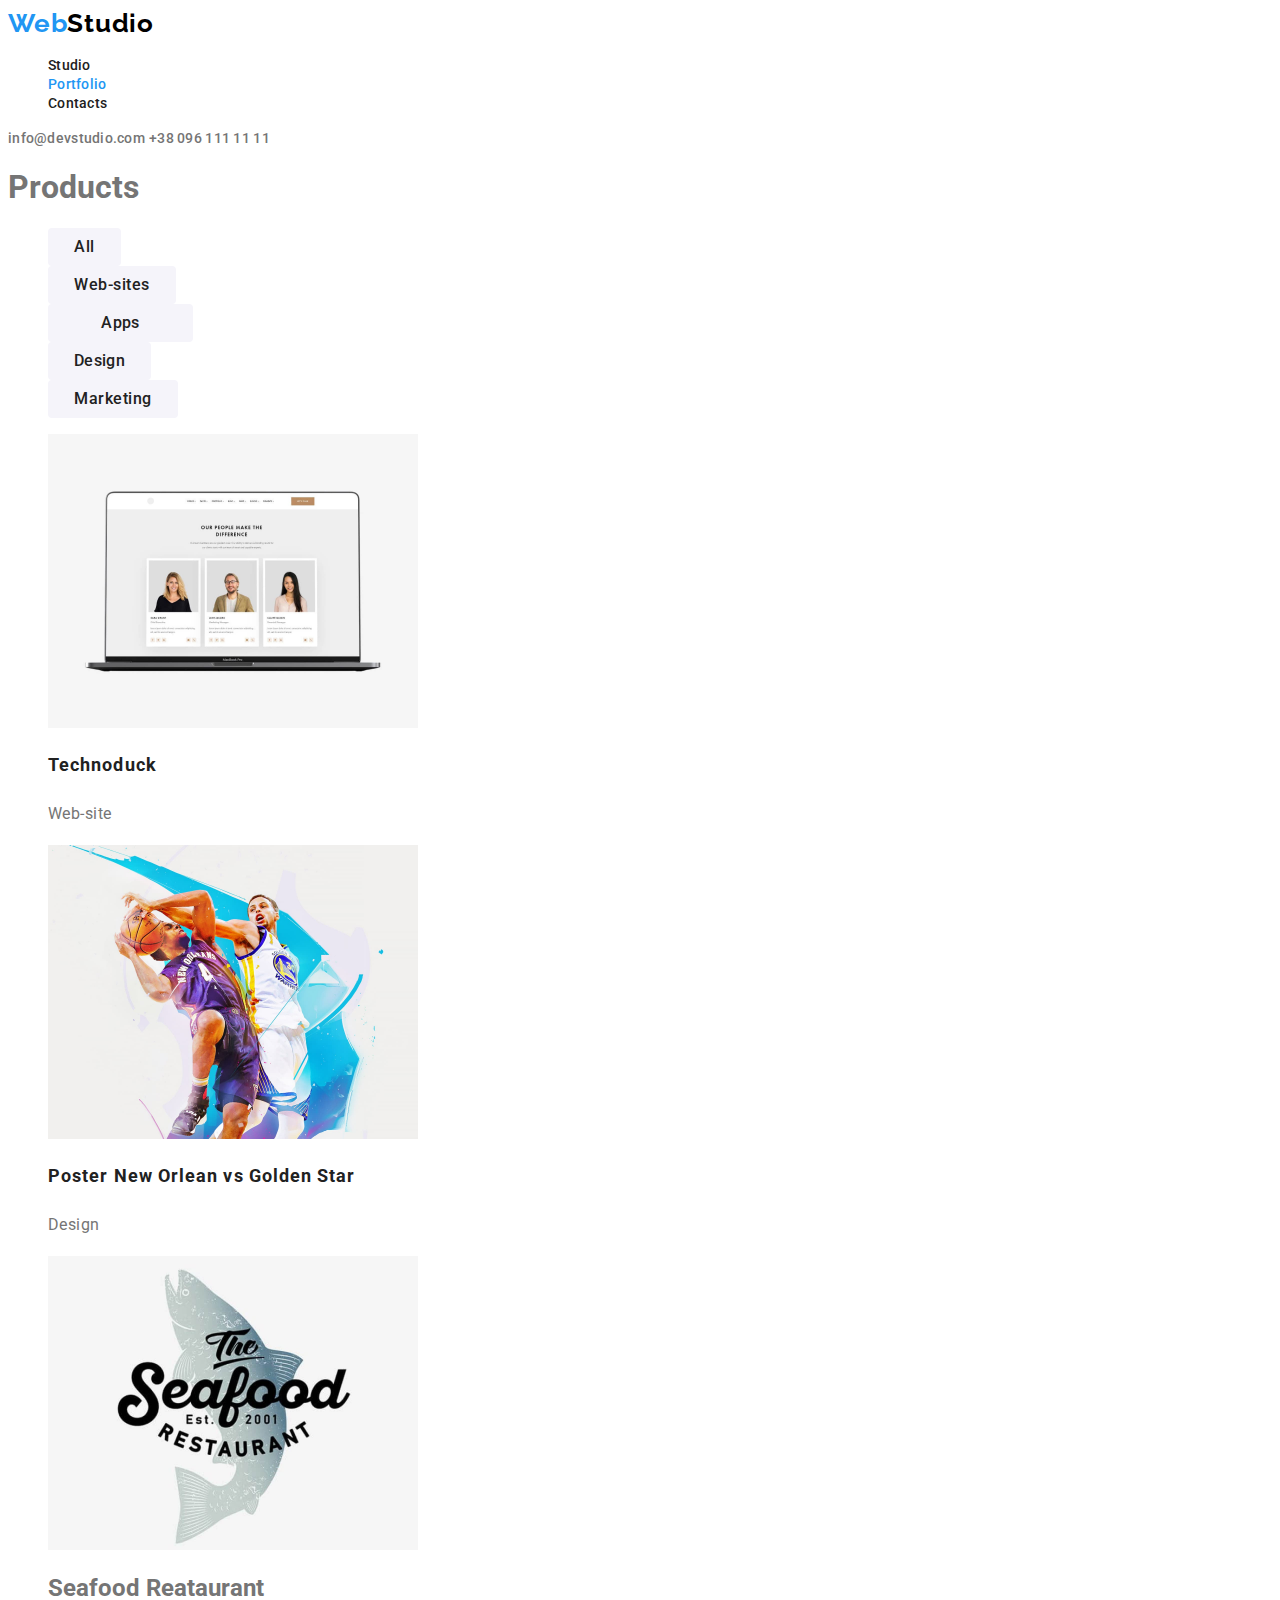
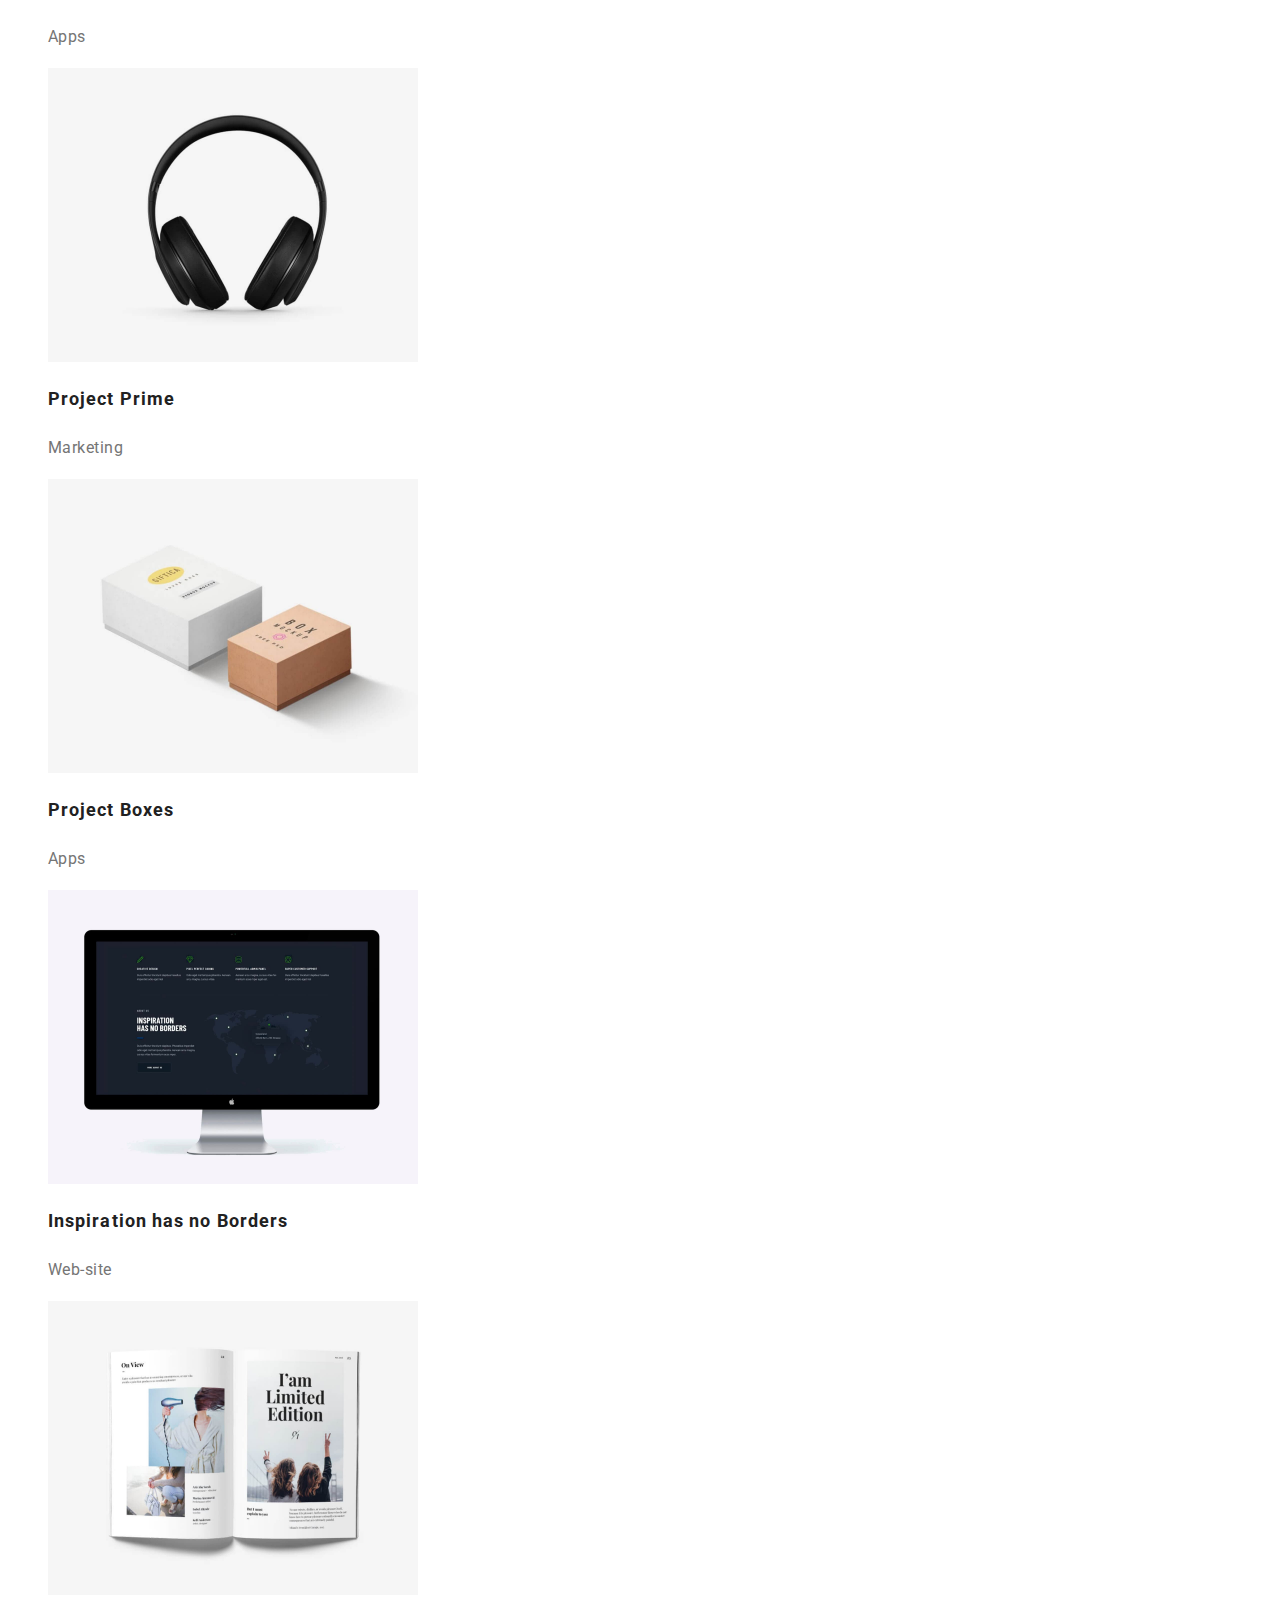
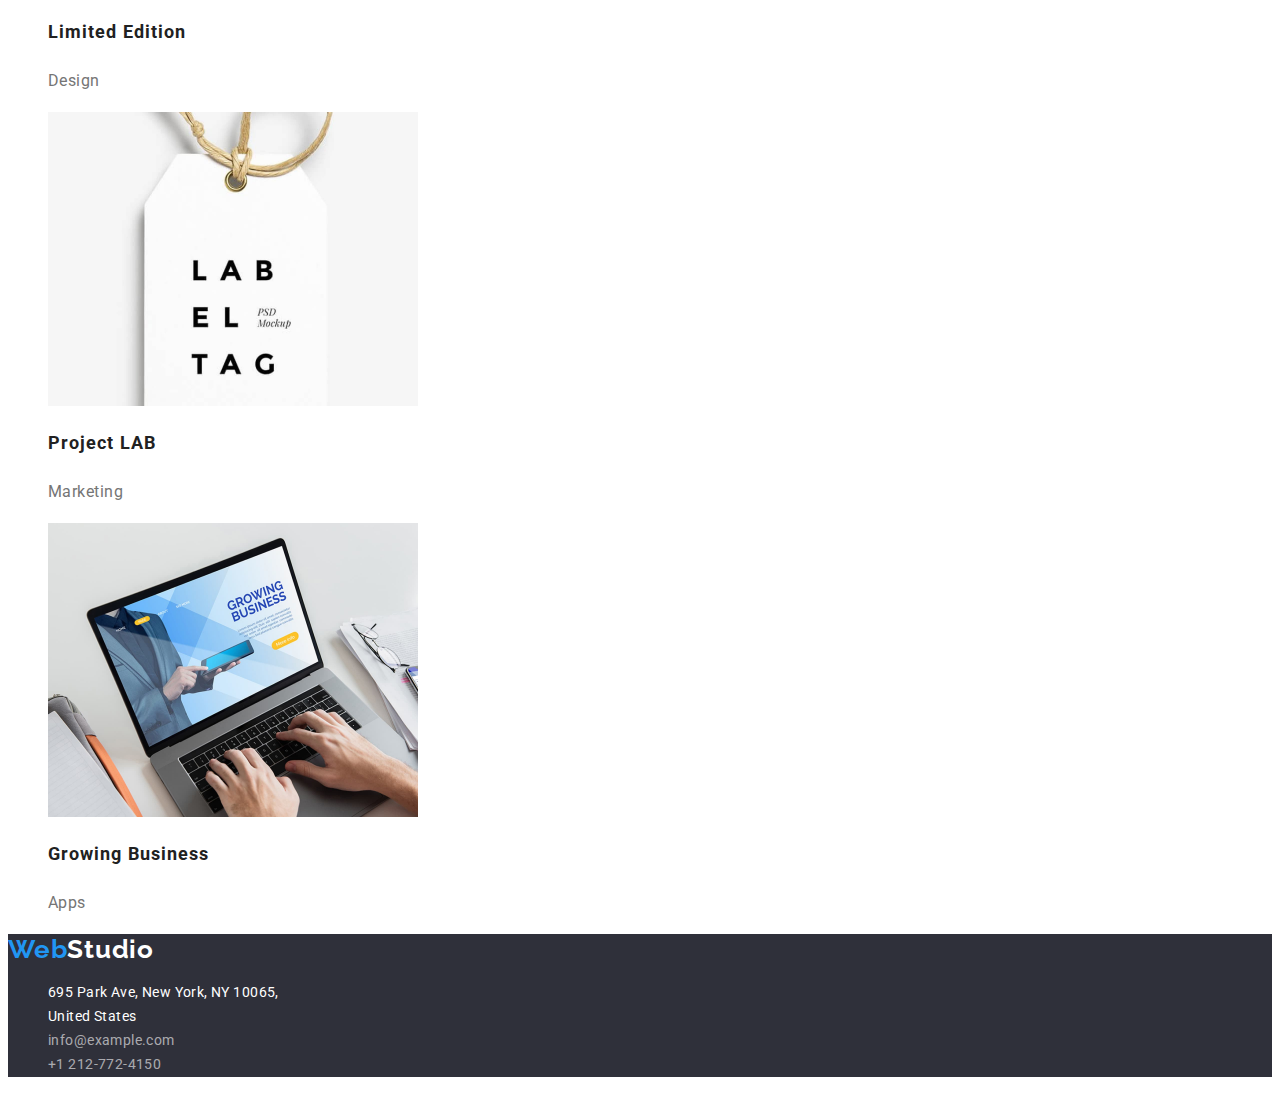
==== portfolio.html @ 669754b2 "were created files for this project" ====
<!DOCTYPE html>
<html lang="en">
  <head>
    <meta charset="UTF-8" />
    <meta http-equiv="X-UA-Compatible" content="IE=edge" />
    <meta name="viewport" content="width=device-width, initial-scale=1.0" />
    <title>Portfolio</title>
    <link
      href="https://fonts.googleapis.com/css2?family=Raleway:wght@700&family=Roboto:wght@400;500;700;900&display=swap"
      rel="stylesheet"
    />
    <link rel="stylesheet" href="./css/styles.css" />
  </head>
  <body>
    <header>
      <nav class="nav-bar">
        <a href="./index.html" class="logo link">Web<span class="studio-top">Studio</span></a>
        <ul class="nav-pages list">
          <li><a href="./index.html" class="link">Studio</a></li>
          <li><a href="" class="link current">Portfolio</a></li>
          <li><a href="" class="link">Contacts</a></li>
        </ul>
      </nav>
      <div class="contacts">
        <a href="mailto:info@devstudio.com" class="link">info@devstudio.com</a>
        <a href="tel:+380961111111" class="link">+38 096 111 11 11</a>
      </div>
    </header>
    <main>
      <section>
        <h1>Products</h1>
        <ul class="btn-line list">
          <li><button type="button" class="btn-all list">All</button></li>
          <li><button type="button" class="btn-web list">Web-sites</button></li>
          <li><button type="button" class="btn-apps list">Apps</button></li>
          <li><button type="button" class="btn-design list">Design</button></li>
          <li><button type="button" class="btn-mark list">Marketing</button></li>
        </ul>
        <ul class="prod-grid list">
          <li>
            <img src="./images/tech.jpg" alt="Technoduck" width="370" height="294" />
            <h2 class="prod-name">Technoduck</h2>
            <p class="prod-description">Web-site</p>
          </li>
          <li>
            <img
              src="./images/post.jpg"
              alt="Poster New Orlean vs Golden Star"
              width="370"
              height="294"
            />
            <h2 class="prod-name">Poster New Orlean vs Golden Star</h2>
            <p class="prod-description">Design</p>
          </li>
          <li>
            <img src="./images/sr.jpg" alt="Seafood Reataurant" width="370" height="294" />
            <h2>Seafood Reataurant</h2>
            <p class="prod-description">Apps</p>
          </li>
          <li>
            <img src="./images/prime.jpg" alt="Project Prime" width="370" height="294" />
            <h2 class="prod-name">Project Prime</h2>
            <p class="prod-description">Marketing</p>
          </li>
          <li>
            <img src="./images/boxes.jpg" alt="Project Boxes" width="370" height="294" />
            <h2 class="prod-name">Project Boxes</h2>
            <p class="prod-description">Apps</p>
          </li>
          <li>
            <img
              src="./images/bord.jpg"
              alt="Inspiration has no Borders"
              width="370"
              height="294"
            />
            <h2 class="prod-name">Inspiration has no Borders</h2>
            <p class="prod-description">Web-site</p>
          </li>
          <li>
            <img src="./images/lim.jpg" alt="Limited Edition" width="370" height="294" />
            <h2 class="prod-name">Limited Edition</h2>
            <p class="prod-description">Design</p>
          </li>
          <li>
            <img src="./images/lab.jpg" alt="Project LAB" width="370" height="294" />
            <h2 class="prod-name">Project LAB</h2>
            <p class="prod-description">Marketing</p>
          </li>
          <li>
            <img src="./images/bus.jpg" alt="Growing Business" width="370" height="294" />
            <h2 class="prod-name">Growing Business</h2>
            <p class="prod-description">Apps</p>
          </li>
        </ul>
      </section>
    </main>
    <footer class="theme">
      <a href="./index.html" class="logo link">Web<span class="studio-bottom">Studio</span></a>
      <address>
        <ul class="info list">
          <li>
            <a
              href="https://goo.gl/maps/yEtKt7MqqouqLtDF9"
              class="add link"
              target="_blank"
              rel="noopener noreferrer"
              >695 Park Ave, New York, NY 10065, <br />
              United States
            </a>
          </li>
          <li><a href="mailto:info@example.com" class="link">info@example.com</a></li>
          <li><a href="tel:+1212-772-4150" class="link">+1 212-772-4150</a></li>
        </ul>
      </address>
    </footer>
  </body>
</html>
---- css/styles.css ----
:root {
  --primary-background-color: #FFFFFF;
  --secondary-background-color: #2F303A;
  --primary-text-color: #757575;
  --title-text-color: #212121;
  --accent-color: #2196F3;
  --logo-color: #000000;
  --button-color:#F5F4FA;
  --footer-comments-color: rgba(255, 255, 255, 0.6);
}




/* general */

body {
  background-color: var(--primary-background-color);
  font-family: Roboto, sans-serif;
  color: var(--primary-text-color);
}

.link {
  text-decoration: none;
}

.list {
  list-style: none;
}




/* header */

.logo {
  font-family: Raleway, Arial;
  color: var(--accent-color);
  font-weight: 700;
  font-size: 26px;
  line-height: 1.19;  
  letter-spacing: 0.03em;
}

.studio-top {
  color: var(--logo-color);
}

.studio-bottom {
  color: var(--primary-background-color);
}

.nav-pages .link{
  color: var(--title-text-color);
  font-weight: 500;
  font-size: 14px;
  line-height: 1.14;
  letter-spacing: 0.02em;
}

.nav-pages .link:hover,
.nav-pages .link:focus {
  color: var(--accent-color);
}

.nav-pages .current {
  color: var(--accent-color);
}

.contacts .link{
  color: inherit;
  font-weight: 500;
  font-size: 14px;
  line-height: 1.14;
  letter-spacing: 0.02em;
}

.contacts .link:hover,
.contacts .link:focus {
  color: var(--accent-color);
}




/* main */

.solutions {
  background-color: var(--secondary-background-color);
  text-align: center;
}

.solutions-title {
  color: var(--primary-background-color);
  font-style: normal;
  font-weight: 900;
  font-size: 44px;
  line-height: 1.36;
  text-align: center;
  letter-spacing: 0.06em;
  
}

.btn-service {
  background: var(--button-color);
  color: var(--title-text-color);
  border-radius: 4px;
  cursor: pointer;
  width: 200px;
  height: 50px;
  border: 0;

  font-weight: 700;
  font-size: 16px;
  line-height: 1.88;
  text-align: center;
  letter-spacing: 0.06em;
}

.btn-service:hover,
.btn-service:focus {
  background: var(--accent-color);
  color: var(--primary-background-color);
  box-shadow: 0px 4px 4px rgba(0, 0, 0, 0.15);
}

.heading-style {
  color: var(--title-text-color);
  font-weight: 700;
  font-size: 36px;
  line-height: 1.51;
  text-align: center;
  letter-spacing: 0.03em;
}

.items-title {
  color: var(--title-text-color);
  font-weight: 700;
  font-size: 14px;
  line-height: 1.14;
  letter-spacing: 0.03em;
}

.items-description {
  font-size: 14px;
  line-height: 1.71;
  letter-spacing: 0.03em;
}

.person-name {
  color: var(--title-text-color);
  font-weight: 500;
  font-size: 16px;
  line-height: 1.19;
  letter-spacing: 0.03em;
  text-align: center;
}

.person-prof {
  font-size: 16px;
  line-height: 1.19;
  text-align: center;
  letter-spacing: 0.03em;
}





/* Portfolio main */

.btn-line .list{
  background: var(--button-color);
  color: var(--title-text-color);
  cursor: pointer;
  border-radius: 4px;
  border: 0;
  height: 38px;

  font-family: inherit;
  font-weight: 500;
  font-size: 16px;
  line-height: 1.63;
  text-align: center;
  letter-spacing: 0.03em;
}

.btn-line .list:hover,
.btn-line .list:focus {
  background: var(--accent-color);
  color: var(--primary-background-color);
  box-shadow: 0px 3px 1px rgba(0, 0, 0, 0.1), 0px 1px 2px rgba(0, 0, 0, 0.08), 0px 2px 2px rgba(0, 0, 0, 0.12);
}

.btn-all {width: 73px;}

.btn-web {width: 128px;}

.btn-apps {width: 145px;}

.btn-design {width: 103px;}

.btn-mark {width: 130px;}


.prod-name {
  color: var(--title-text-color);
  font-style: normal;
  font-weight: 700;
  font-size: 18px;
  line-height: 2;
  letter-spacing: 0.06em;
}

.prod-description {
  font-size: 16px;
  line-height: 1.88;
  letter-spacing: 0.03em;
}




/* footer */

.theme {
  background-color: var(--secondary-background-color);
}


.info .link{
  font-style: normal;
  font-size: 14px;
  line-height: 1.71;
  letter-spacing: 0.03em;
  color: var(--footer-comments-color);
}

.info .link:hover,
.info .link:focus {
  color: var(--accent-color);
}

.add.link {
  color: var(--primary-background-color);
}


/* 
Raleway weight    700
Roboto weight 400 500  700 900

color

main  color: #FFFFFF;

logo & hover, buttons       color: #2196F3; 

nav (original) &heading titles      color: #212121;

header contacts & parag & description   color: #757575;

footer contacts color: rgba(255, 255, 255, 0.6);

*/
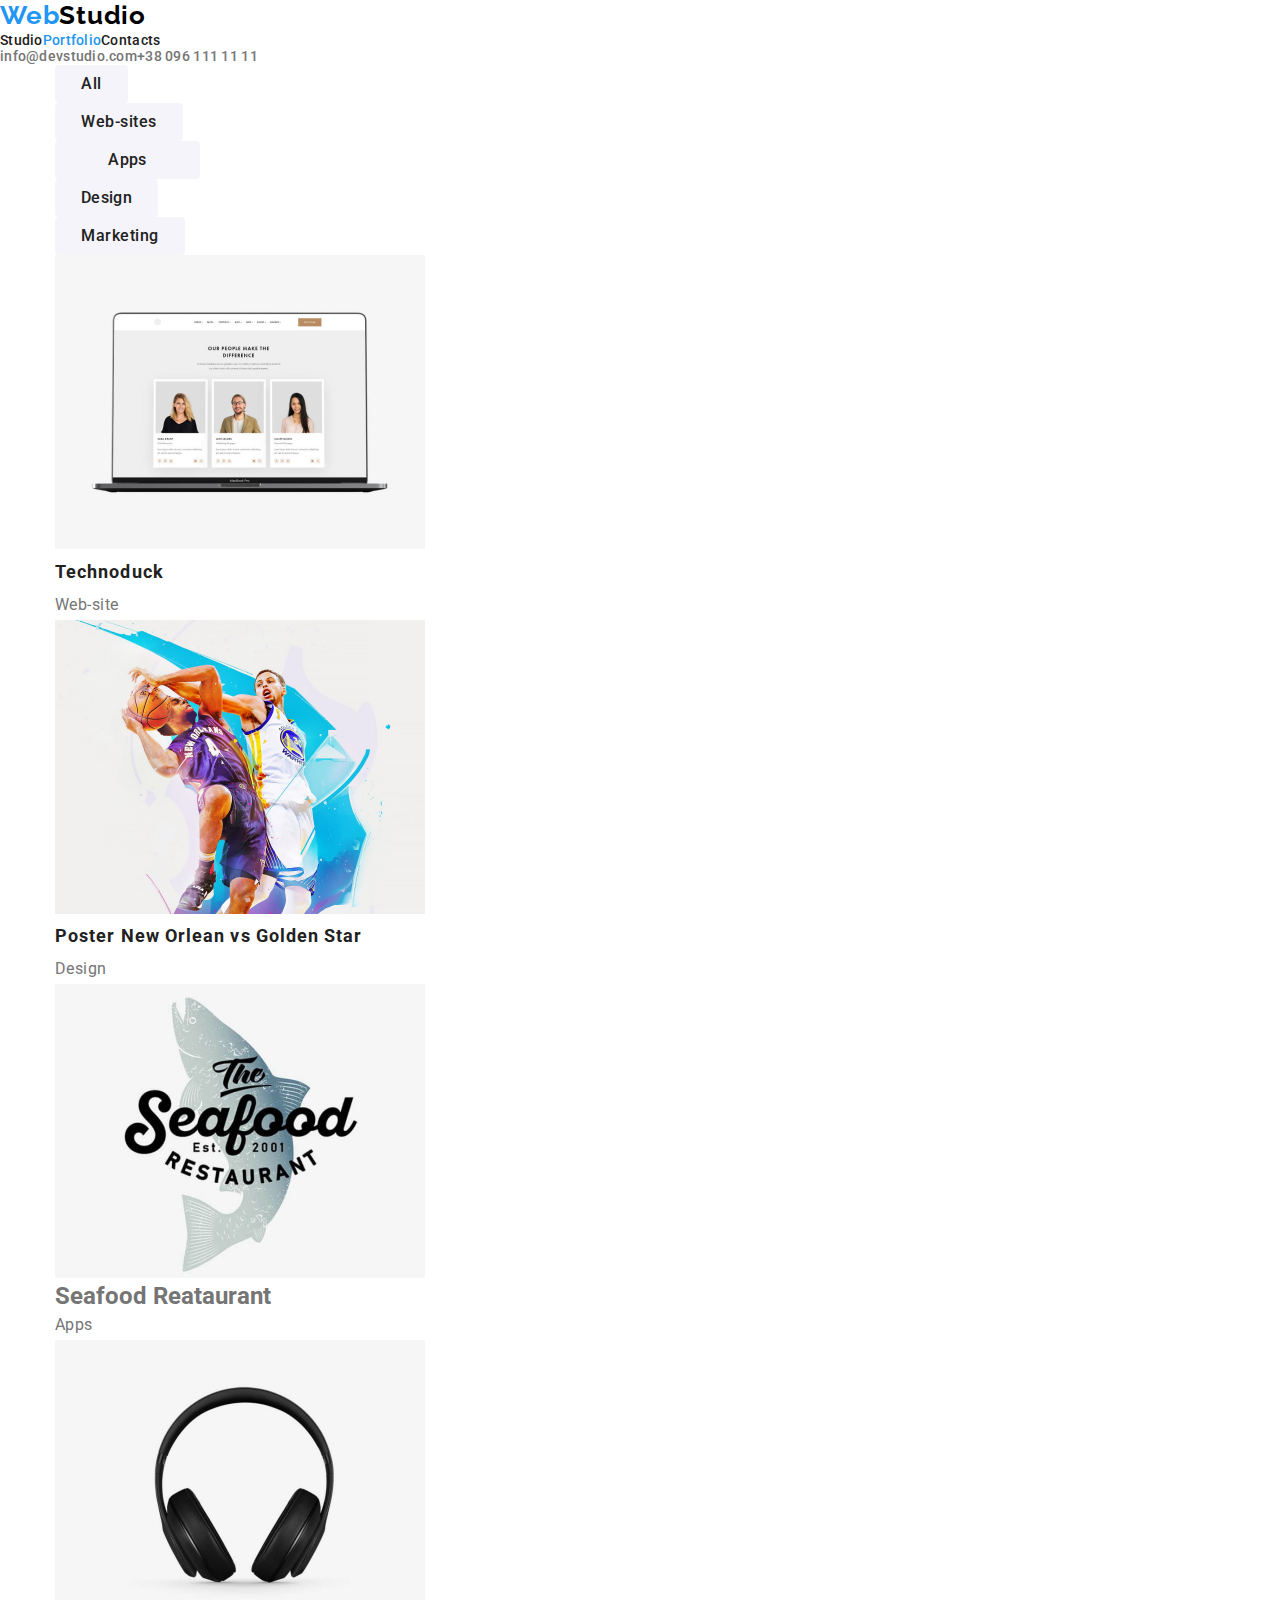
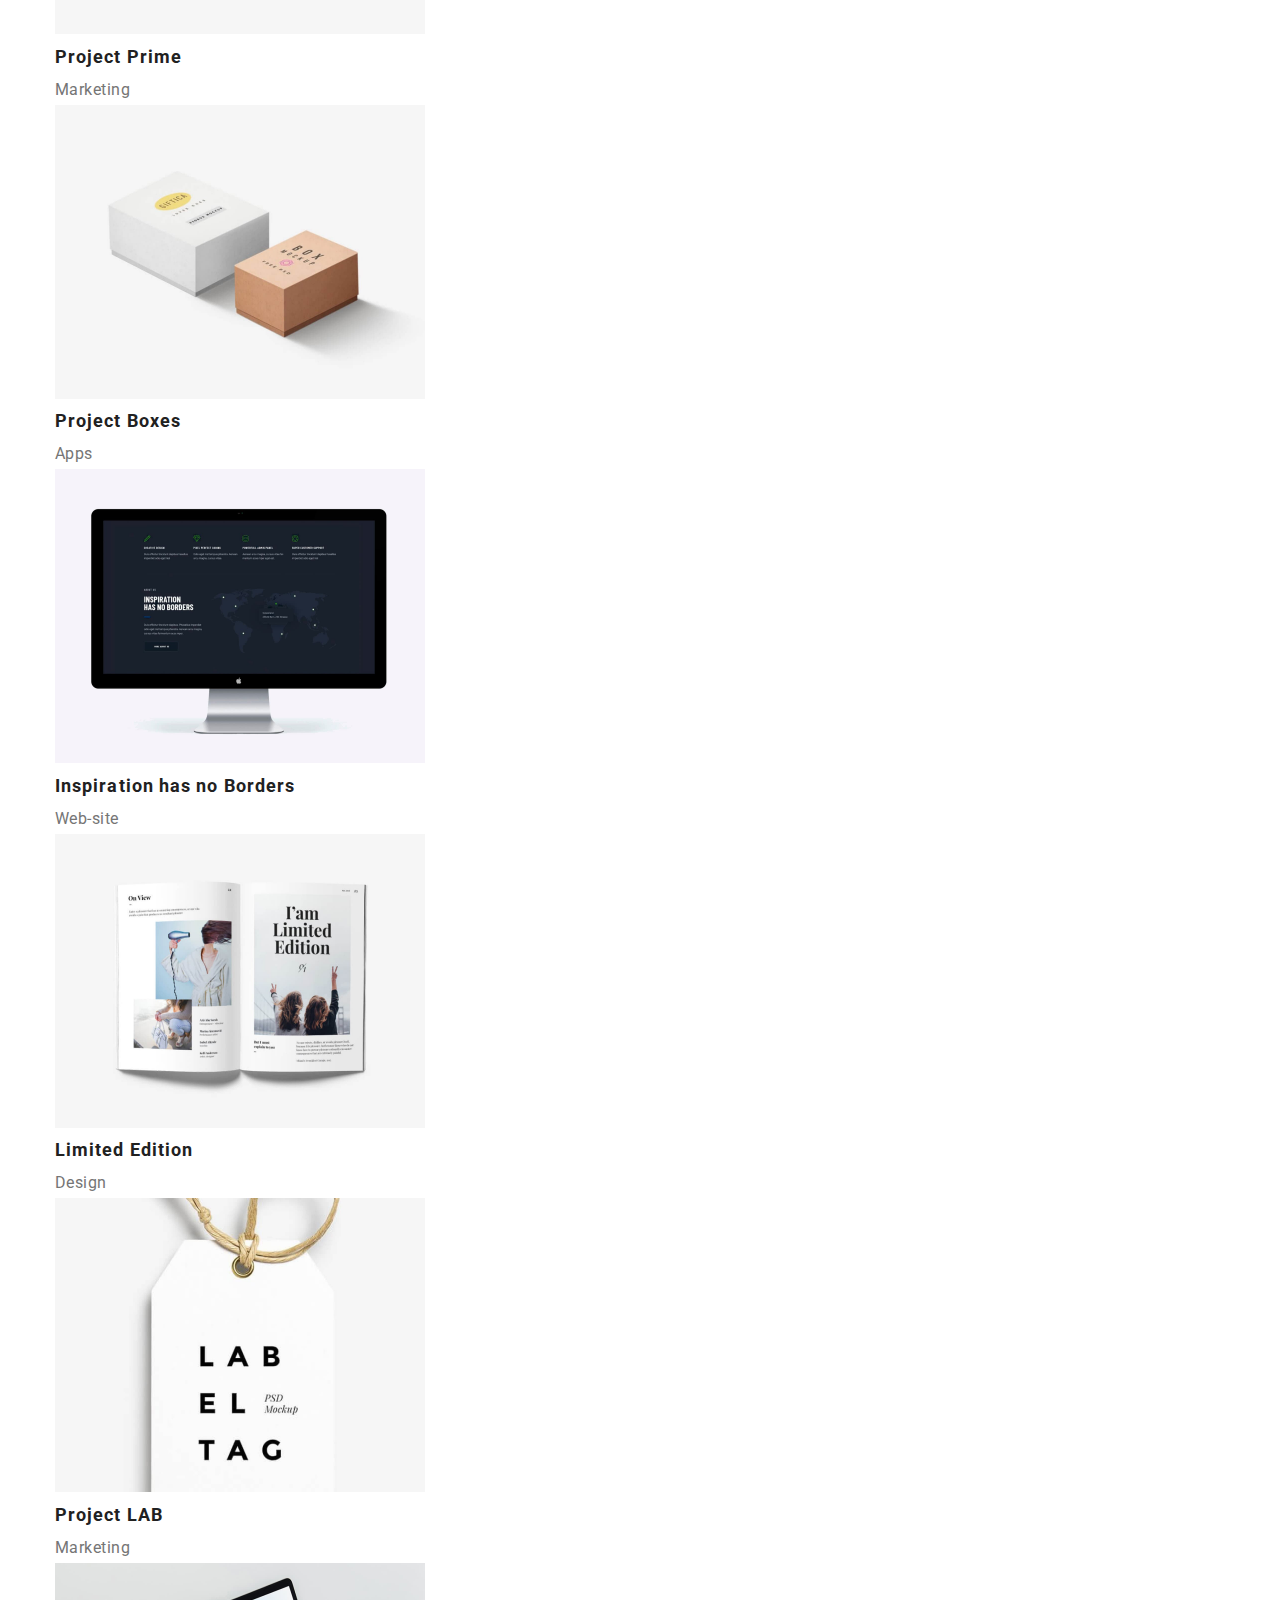
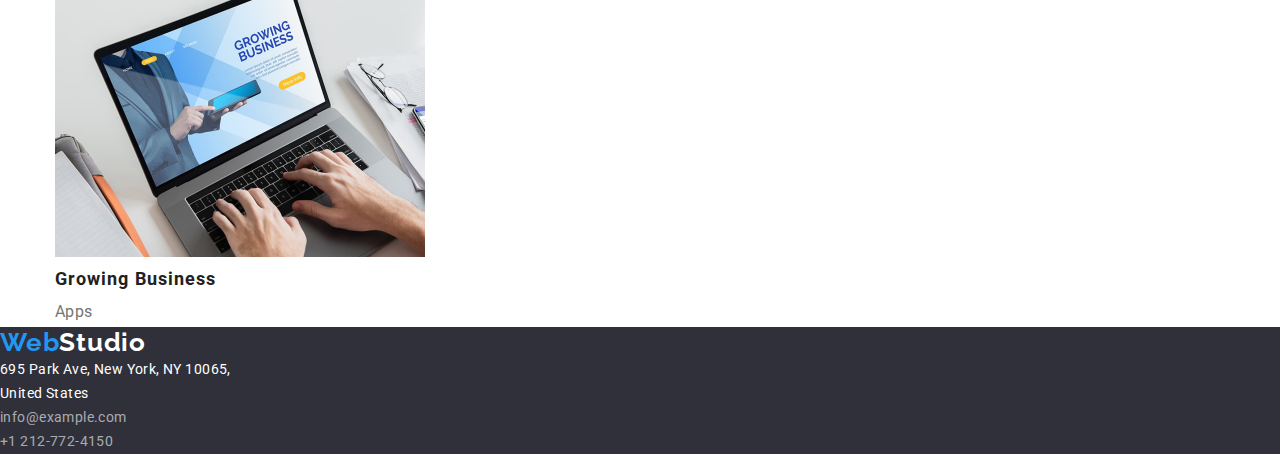
==== commit b6ca55a1: "were created flexboxes for header" ====
--- a/portfolio.html
+++ b/portfolio.html
@@ -8,6 +8,10 @@
     <link
       href="https://fonts.googleapis.com/css2?family=Raleway:wght@700&family=Roboto:wght@400;500;700;900&display=swap"
       rel="stylesheet"
+    />
+    <link
+      rel="stylesheet"
+      href="https://cdn.jsdelivr.net/npm/modern-normalize@1.1.0/modern-normalize.min.css"
     />
     <link rel="stylesheet" href="./css/styles.css" />
   </head>
@@ -28,71 +32,73 @@
     </header>
     <main>
       <section>
-        <h1>Products</h1>
-        <ul class="btn-line list">
-          <li><button type="button" class="btn-all list">All</button></li>
-          <li><button type="button" class="btn-web list">Web-sites</button></li>
-          <li><button type="button" class="btn-apps list">Apps</button></li>
-          <li><button type="button" class="btn-design list">Design</button></li>
-          <li><button type="button" class="btn-mark list">Marketing</button></li>
-        </ul>
-        <ul class="prod-grid list">
-          <li>
-            <img src="./images/tech.jpg" alt="Technoduck" width="370" height="294" />
-            <h2 class="prod-name">Technoduck</h2>
-            <p class="prod-description">Web-site</p>
-          </li>
-          <li>
-            <img
-              src="./images/post.jpg"
-              alt="Poster New Orlean vs Golden Star"
-              width="370"
-              height="294"
-            />
-            <h2 class="prod-name">Poster New Orlean vs Golden Star</h2>
-            <p class="prod-description">Design</p>
-          </li>
-          <li>
-            <img src="./images/sr.jpg" alt="Seafood Reataurant" width="370" height="294" />
-            <h2>Seafood Reataurant</h2>
-            <p class="prod-description">Apps</p>
-          </li>
-          <li>
-            <img src="./images/prime.jpg" alt="Project Prime" width="370" height="294" />
-            <h2 class="prod-name">Project Prime</h2>
-            <p class="prod-description">Marketing</p>
-          </li>
-          <li>
-            <img src="./images/boxes.jpg" alt="Project Boxes" width="370" height="294" />
-            <h2 class="prod-name">Project Boxes</h2>
-            <p class="prod-description">Apps</p>
-          </li>
-          <li>
-            <img
-              src="./images/bord.jpg"
-              alt="Inspiration has no Borders"
-              width="370"
-              height="294"
-            />
-            <h2 class="prod-name">Inspiration has no Borders</h2>
-            <p class="prod-description">Web-site</p>
-          </li>
-          <li>
-            <img src="./images/lim.jpg" alt="Limited Edition" width="370" height="294" />
-            <h2 class="prod-name">Limited Edition</h2>
-            <p class="prod-description">Design</p>
-          </li>
-          <li>
-            <img src="./images/lab.jpg" alt="Project LAB" width="370" height="294" />
-            <h2 class="prod-name">Project LAB</h2>
-            <p class="prod-description">Marketing</p>
-          </li>
-          <li>
-            <img src="./images/bus.jpg" alt="Growing Business" width="370" height="294" />
-            <h2 class="prod-name">Growing Business</h2>
-            <p class="prod-description">Apps</p>
-          </li>
-        </ul>
+        <div class="container">
+          <h1 class="visually-hidden">Products</h1>
+          <ul class="btn-line list">
+            <li><button type="button" class="btn-all list">All</button></li>
+            <li><button type="button" class="btn-web list">Web-sites</button></li>
+            <li><button type="button" class="btn-apps list">Apps</button></li>
+            <li><button type="button" class="btn-design list">Design</button></li>
+            <li><button type="button" class="btn-mark list">Marketing</button></li>
+          </ul>
+          <ul class="prod-grid list">
+            <li>
+              <img src="./images/tech.jpg" alt="Technoduck" width="370" height="294" />
+              <h2 class="prod-name">Technoduck</h2>
+              <p class="prod-description">Web-site</p>
+            </li>
+            <li>
+              <img
+                src="./images/post.jpg"
+                alt="Poster New Orlean vs Golden Star"
+                width="370"
+                height="294"
+              />
+              <h2 class="prod-name">Poster New Orlean vs Golden Star</h2>
+              <p class="prod-description">Design</p>
+            </li>
+            <li>
+              <img src="./images/sr.jpg" alt="Seafood Reataurant" width="370" height="294" />
+              <h2>Seafood Reataurant</h2>
+              <p class="prod-description">Apps</p>
+            </li>
+            <li>
+              <img src="./images/prime.jpg" alt="Project Prime" width="370" height="294" />
+              <h2 class="prod-name">Project Prime</h2>
+              <p class="prod-description">Marketing</p>
+            </li>
+            <li>
+              <img src="./images/boxes.jpg" alt="Project Boxes" width="370" height="294" />
+              <h2 class="prod-name">Project Boxes</h2>
+              <p class="prod-description">Apps</p>
+            </li>
+            <li>
+              <img
+                src="./images/bord.jpg"
+                alt="Inspiration has no Borders"
+                width="370"
+                height="294"
+              />
+              <h2 class="prod-name">Inspiration has no Borders</h2>
+              <p class="prod-description">Web-site</p>
+            </li>
+            <li>
+              <img src="./images/lim.jpg" alt="Limited Edition" width="370" height="294" />
+              <h2 class="prod-name">Limited Edition</h2>
+              <p class="prod-description">Design</p>
+            </li>
+            <li>
+              <img src="./images/lab.jpg" alt="Project LAB" width="370" height="294" />
+              <h2 class="prod-name">Project LAB</h2>
+              <p class="prod-description">Marketing</p>
+            </li>
+            <li>
+              <img src="./images/bus.jpg" alt="Growing Business" width="370" height="294" />
+              <h2 class="prod-name">Growing Business</h2>
+              <p class="prod-description">Apps</p>
+            </li>
+          </ul>
+        </div>
       </section>
     </main>
     <footer class="theme">
--- a/css/styles.css
+++ b/css/styles.css
@@ -20,6 +20,38 @@
   color: var(--primary-text-color);
 }
 
+h1,
+h2,
+h3,
+h4,
+h5,
+h6,
+p {
+  margin-top: 0;
+  margin-bottom: 0;
+}
+
+ul,
+ol {
+  margin-top: 0;
+  margin-bottom: 0;
+  padding-left: 0;
+}
+
+.visually-hidden {
+  position: absolute;
+  width: 1px;
+  height: 1px;
+  margin: -1px;
+  border: 0;
+  padding: 0;
+
+  white-space: nowrap;
+  clip-path: inset(100%);
+  clip: rect(0 0 0 0);
+  overflow: hidden;
+}
+
 .link {
   text-decoration: none;
 }
@@ -28,6 +60,22 @@
   list-style: none;
 }
 
+.container {
+  width: 1200px;
+  padding-left: 15px;
+  padding-right: 15px;
+  margin-left: auto;
+  margin-right: auto;
+}
+
+/* button {
+  cursor: pointer;
+}
+
+img {
+  display: block;
+} */
+
 
 
 
@@ -40,6 +88,8 @@
   font-size: 26px;
   line-height: 1.19;  
   letter-spacing: 0.03em;
+
+  margin-right: 97px;
 }
 
 .studio-top {
@@ -50,6 +100,15 @@
   color: var(--primary-background-color);
 }
 
+.header-nav {
+  display: flex;
+}
+
+.nav-pages {
+  display: flex;
+
+}
+
 .nav-pages .link{
   color: var(--title-text-color);
   font-weight: 500;
@@ -65,6 +124,10 @@
 
 .nav-pages .current {
   color: var(--accent-color);
+}
+
+.contacts {
+  display: flex;
 }
 
 .contacts .link{
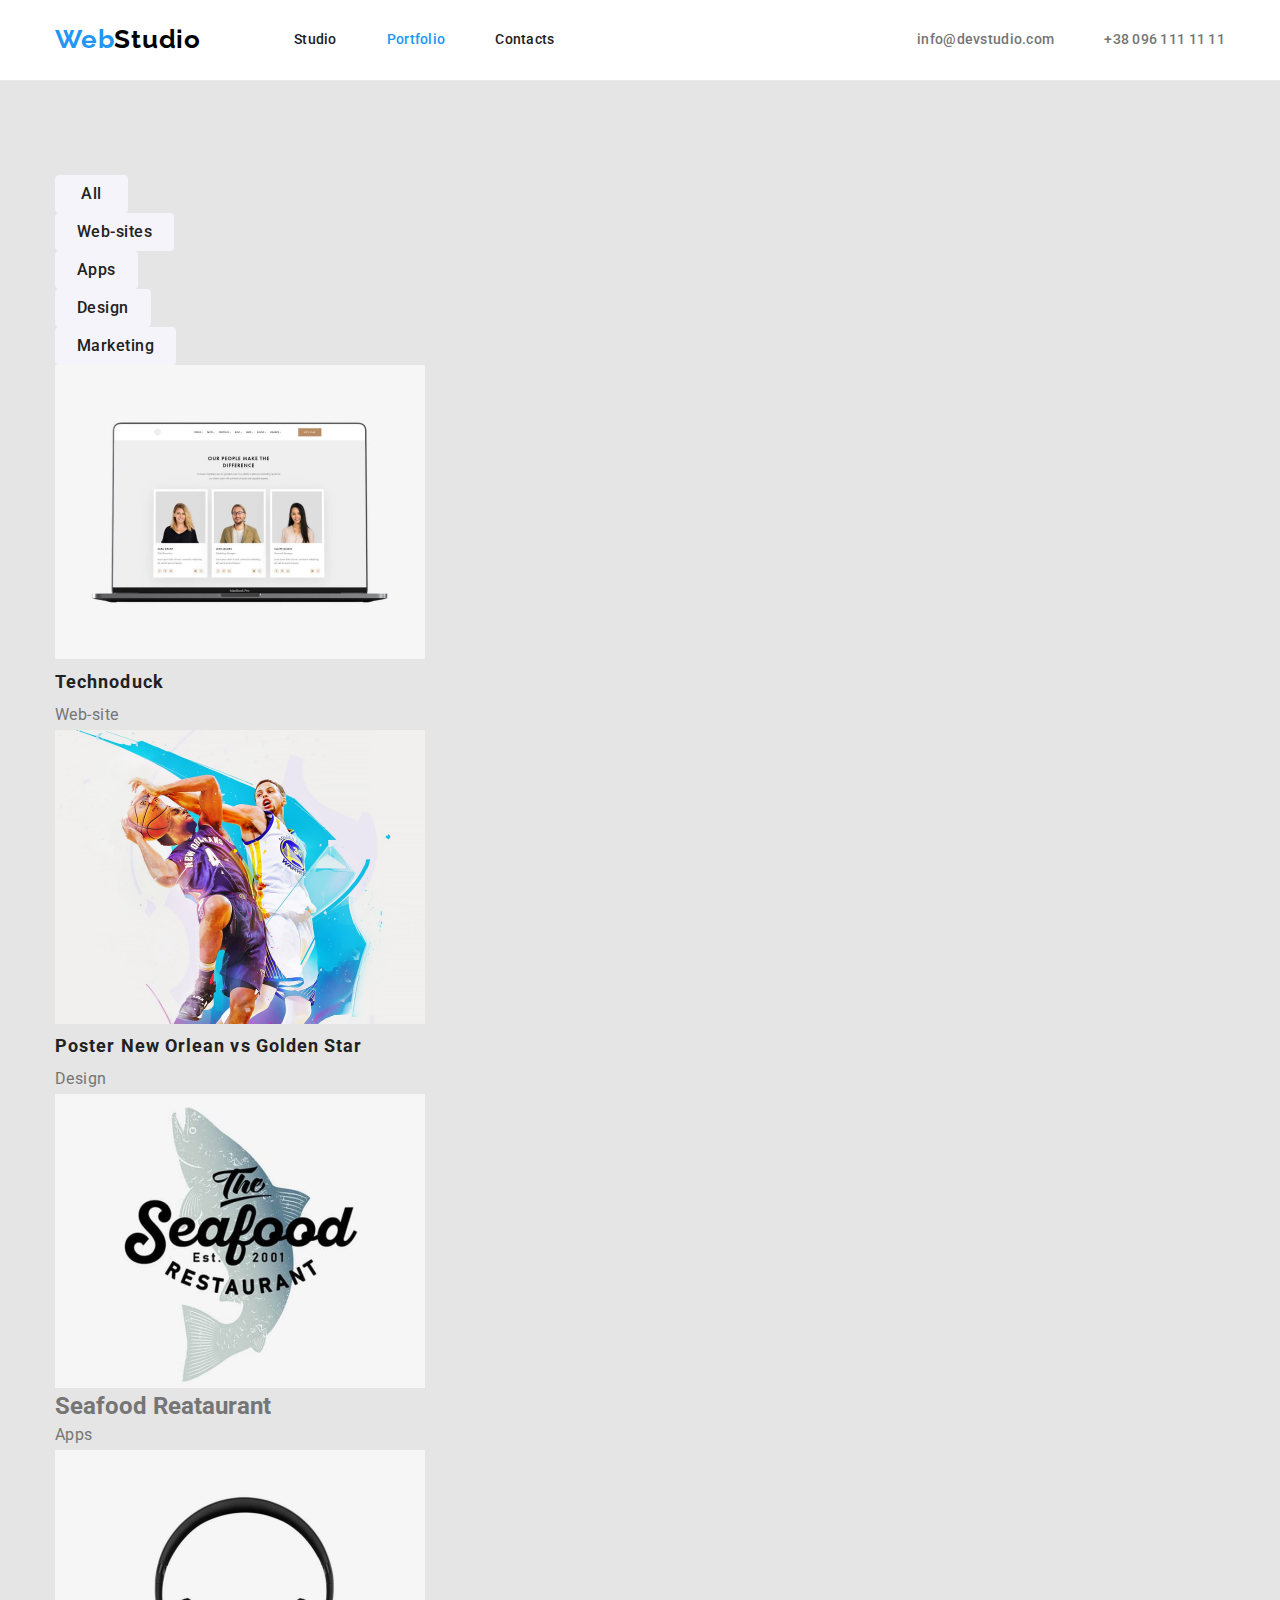
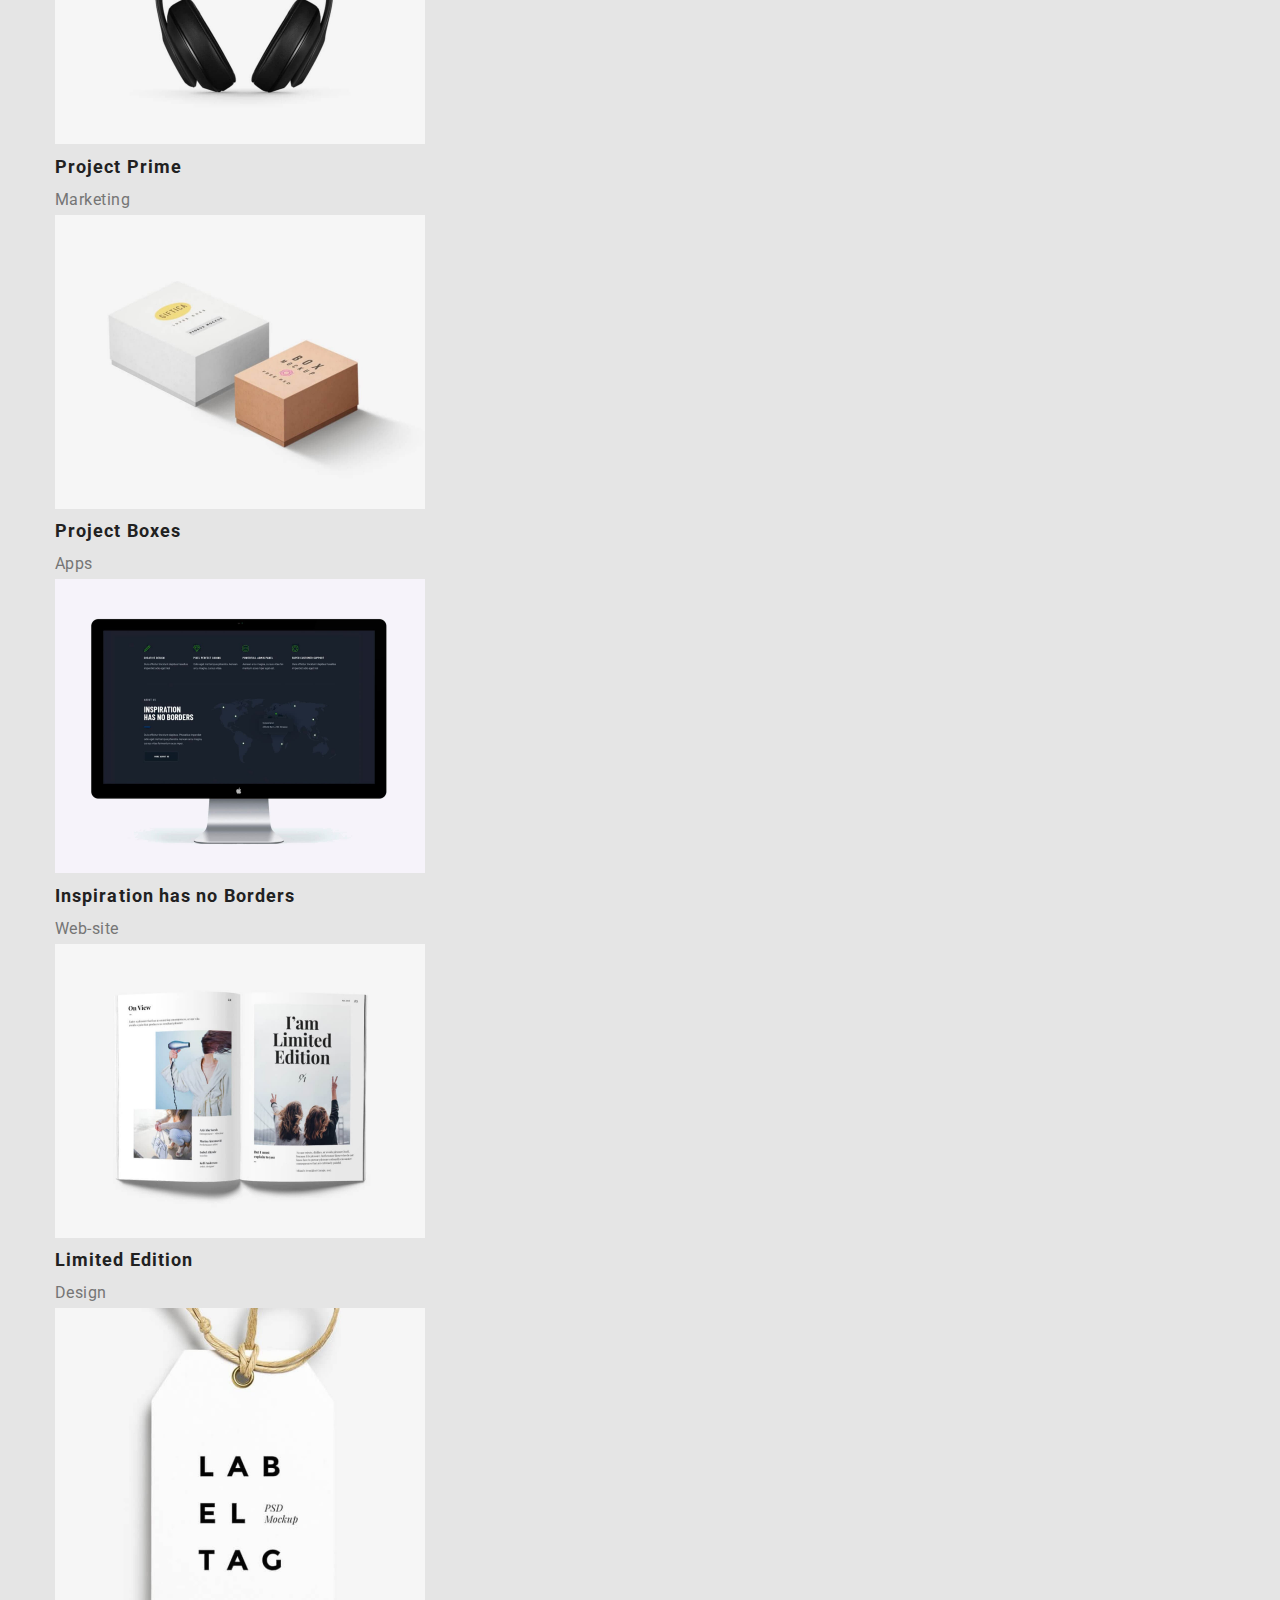
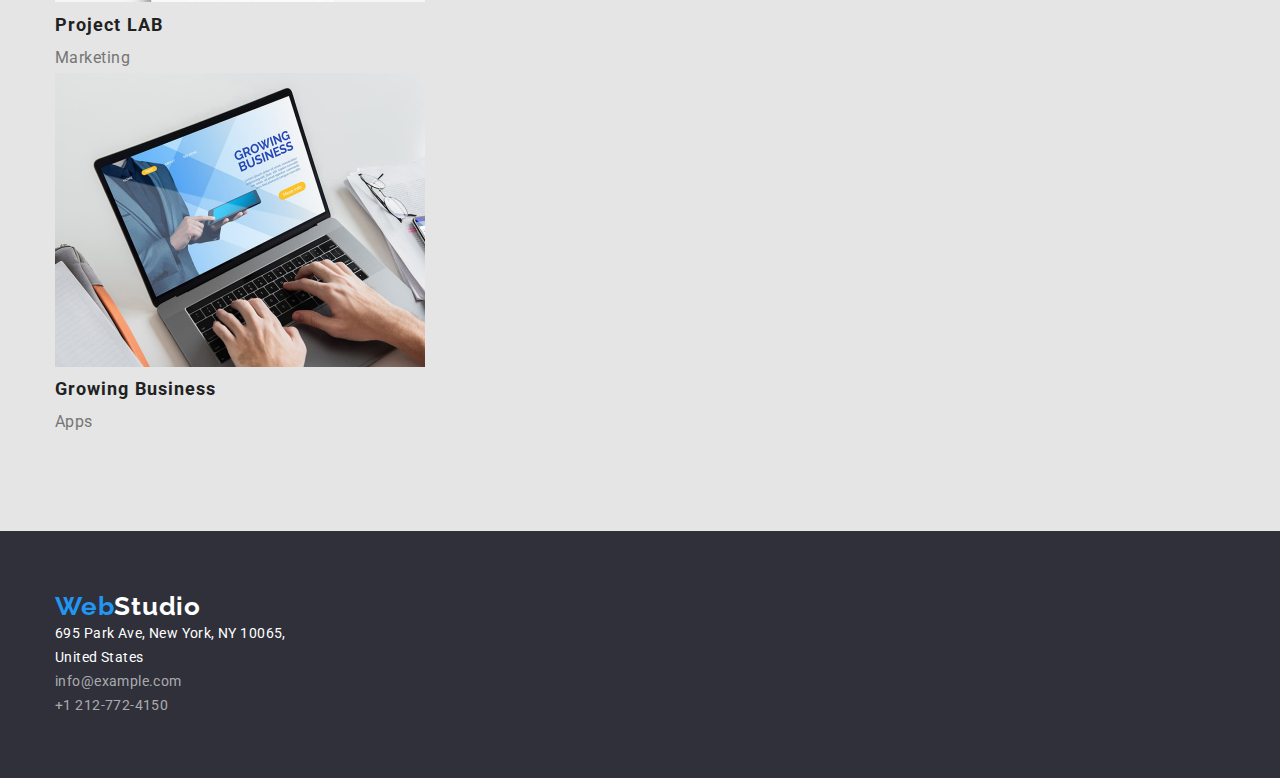
==== commit 0b48b12f: "updates were applied" ====
--- a/portfolio.html
+++ b/portfolio.html
@@ -16,22 +16,28 @@
     <link rel="stylesheet" href="./css/styles.css" />
   </head>
   <body>
-    <header>
-      <nav class="nav-bar">
-        <a href="./index.html" class="logo link">Web<span class="studio-top">Studio</span></a>
-        <ul class="nav-pages list">
-          <li><a href="./index.html" class="link">Studio</a></li>
-          <li><a href="" class="link current">Portfolio</a></li>
-          <li><a href="" class="link">Contacts</a></li>
+    <header class="header-panel line">
+      <div class="header-nav container">
+        <nav class="nav-bar">
+          <a href="./index.html" class="logo link">Web<span class="studio-top">Studio</span></a>
+          <ul class="nav-pages list">
+            <li class="nav-item"><a href="./index.html" class="link">Studio</a></li>
+            <li class="nav-item"><a href="" class="link current">Portfolio</a></li>
+            <li class="nav-item"><a href="" class="link">Contacts</a></li>
+          </ul>
+        </nav>
+        <ul class="contacts list">
+          <li class="contacts-mail">
+            <a href="mailto:info@devstudio.com" class="link">info@devstudio.com</a>
+          </li>
+          <li class="contacts-tel">
+            <a href="tel:+380961111111" class="link">+38 096 111 11 11</a>
+          </li>
         </ul>
-      </nav>
-      <div class="contacts">
-        <a href="mailto:info@devstudio.com" class="link">info@devstudio.com</a>
-        <a href="tel:+380961111111" class="link">+38 096 111 11 11</a>
       </div>
     </header>
     <main>
-      <section>
+      <section class="portfolio-background">
         <div class="container">
           <h1 class="visually-hidden">Products</h1>
           <ul class="btn-line list">
@@ -101,24 +107,26 @@
         </div>
       </section>
     </main>
-    <footer class="theme">
-      <a href="./index.html" class="logo link">Web<span class="studio-bottom">Studio</span></a>
-      <address>
-        <ul class="info list">
-          <li>
-            <a
-              href="https://goo.gl/maps/yEtKt7MqqouqLtDF9"
-              class="add link"
-              target="_blank"
-              rel="noopener noreferrer"
-              >695 Park Ave, New York, NY 10065, <br />
-              United States
-            </a>
-          </li>
-          <li><a href="mailto:info@example.com" class="link">info@example.com</a></li>
-          <li><a href="tel:+1212-772-4150" class="link">+1 212-772-4150</a></li>
-        </ul>
-      </address>
+    <footer class="footer-side">
+      <div class="footer-studio container">
+        <a href="./index.html" class="logo link">Web<span class="studio-bottom">Studio</span></a>
+        <address>
+          <ul class="info list">
+            <li>
+              <a
+                href="https://goo.gl/maps/yEtKt7MqqouqLtDF9"
+                class="add link"
+                target="_blank"
+                rel="noopener noreferrer"
+                >695 Park Ave, New York, NY 10065, <br />
+                United States
+              </a>
+            </li>
+            <li><a href="mailto:info@example.com" class="link">info@example.com</a></li>
+            <li><a href="tel:+1212-772-4150" class="link">+1 212-772-4150</a></li>
+          </ul>
+        </address>
+      </div>
     </footer>
   </body>
 </html>
--- a/css/styles.css
+++ b/css/styles.css
@@ -1,11 +1,14 @@
 :root {
   --primary-background-color: #FFFFFF;
   --secondary-background-color: #2F303A;
+  --portfolio-background-color:#E5E5E5;
   --primary-text-color: #757575;
   --title-text-color: #212121;
   --accent-color: #2196F3;
+  --accent-button-color:#188CE8;
   --logo-color: #000000;
   --button-color:#F5F4FA;
+  --portfolio-line: #ECECEC;
   --footer-comments-color: rgba(255, 255, 255, 0.6);
 }
 
@@ -18,6 +21,10 @@
   background-color: var(--primary-background-color);
   font-family: Roboto, sans-serif;
   color: var(--primary-text-color);
+}
+
+.portfolio-background {
+  background-color: var(--portfolio-background-color);
 }
 
 h1,
@@ -68,6 +75,18 @@
   margin-right: auto;
 }
 
+section {
+  padding-top: 94px;
+  padding-bottom: 94px;
+}
+
+.items {
+  padding-bottom: 47px;
+}
+
+.gadgets {
+  padding-top: 47px;
+}
 /* button {
   cursor: pointer;
 }
@@ -80,6 +99,15 @@
 
 
 /* header */
+
+.header-panel {
+  padding-top: 24px;
+  padding-bottom: 25px;
+}
+
+.line {
+  border-bottom: 1px solid var(--portfolio-line);
+}
 
 .logo {
   font-family: Raleway, Arial;
@@ -89,24 +117,22 @@
   line-height: 1.19;  
   letter-spacing: 0.03em;
 
-  margin-right: 97px;
+  margin-right: 93px;
 }
 
 .studio-top {
   color: var(--logo-color);
 }
 
-.studio-bottom {
-  color: var(--primary-background-color);
-}
-
 .header-nav {
   display: flex;
-}
+  align-items: center;
+}
+
 
 .nav-pages {
   display: flex;
-
+  align-items: center;
 }
 
 .nav-pages .link{
@@ -126,8 +152,23 @@
   color: var(--accent-color);
 }
 
+.nav-item:not(:last-child) {
+  margin-right: 50px;
+}
+
+.nav-bar {
+  display: flex;
+  align-items: center;
+}
+
 .contacts {
   display: flex;
+  align-items: center;
+  margin-left: auto;
+}
+
+.contacts-mail {
+  margin-right: 50px;
 }
 
 .contacts .link{
@@ -153,25 +194,31 @@
   text-align: center;
 }
 
+.solutions-section {
+  padding-top: 200px;
+  padding-bottom: 200px;
+  width: 696px;
+}
+
 .solutions-title {
   color: var(--primary-background-color);
   font-style: normal;
   font-weight: 900;
   font-size: 44px;
-  line-height: 1.36;
-  text-align: center;
+  line-height: 1.36; 
   letter-spacing: 0.06em;
-  
+  margin-bottom: 30px;
 }
 
 .btn-service {
-  background: var(--button-color);
-  color: var(--title-text-color);
+  background: var(--accent-color);
+  color: var(--primary-background-color);
   border-radius: 4px;
   cursor: pointer;
-  width: 200px;
-  height: 50px;
+  padding: 10px 20px;
+  box-shadow: 0px 4px 4px rgba(0, 0, 0, 0.15);
   border: 0;
+  min-width: 200px;
 
   font-weight: 700;
   font-size: 16px;
@@ -182,9 +229,7 @@
 
 .btn-service:hover,
 .btn-service:focus {
-  background: var(--accent-color);
-  color: var(--primary-background-color);
-  box-shadow: 0px 4px 4px rgba(0, 0, 0, 0.15);
+  background: var(--accent-button-color);
 }
 
 .heading-style {
@@ -194,6 +239,16 @@
   line-height: 1.51;
   text-align: center;
   letter-spacing: 0.03em;
+  margin-bottom: 50px;
+}
+
+.items-card {
+  display: flex;
+  column-gap: 30px;
+}
+
+.items-indent {
+  width: 270px;
 }
 
 .items-title {
@@ -202,6 +257,7 @@
   font-size: 14px;
   line-height: 1.14;
   letter-spacing: 0.03em;
+  margin-bottom: 10px;
 }
 
 .items-description {
@@ -210,12 +266,37 @@
   letter-spacing: 0.03em;
 }
 
+.gadgets-list {
+  display: flex;
+  flex-wrap: wrap;
+  justify-content: space-between;
+}
+
+.team {
+  display: flex;
+  flex-wrap: wrap;
+  justify-content: space-between;
+}
+
+.person {
+  /* width: 270px; */
+  box-shadow: 0px 1px 3px rgba(0, 0, 0, 0.12), 0px 1px 1px rgba(0, 0, 0, 0.14), 0px 2px 1px rgba(0, 0, 0, 0.2);
+  border-radius: 0px 0px 4px 4px;
+}
+
+.person-text {
+  /* text-align: center; */
+  padding: 30px 70px;
+  /* width: 270px; */
+}
+
 .person-name {
   color: var(--title-text-color);
   font-weight: 500;
   font-size: 16px;
   line-height: 1.19;
   letter-spacing: 0.03em;
+  margin-bottom: 10px;
   text-align: center;
 }
 
@@ -226,7 +307,9 @@
   letter-spacing: 0.03em;
 }
 
-
+.team-section {
+background-color: var(--button-color);
+}
 
 
 
@@ -238,7 +321,8 @@
   cursor: pointer;
   border-radius: 4px;
   border: 0;
-  height: 38px;
+  padding: 6px 22px;
+  min-width: 73px;
 
   font-family: inherit;
   font-weight: 500;
@@ -255,17 +339,6 @@
   box-shadow: 0px 3px 1px rgba(0, 0, 0, 0.1), 0px 1px 2px rgba(0, 0, 0, 0.08), 0px 2px 2px rgba(0, 0, 0, 0.12);
 }
 
-.btn-all {width: 73px;}
-
-.btn-web {width: 128px;}
-
-.btn-apps {width: 145px;}
-
-.btn-design {width: 103px;}
-
-.btn-mark {width: 130px;}
-
-
 .prod-name {
   color: var(--title-text-color);
   font-style: normal;
@@ -286,10 +359,18 @@
 
 /* footer */
 
-.theme {
+.studio-bottom {
+  color: var(--primary-background-color);
+}
+
+.footer-side {
   background-color: var(--secondary-background-color);
 }
 
+.footer-studio {
+  padding-top: 60px;
+  padding-bottom: 60px;
+}
 
 .info .link{
   font-style: normal;
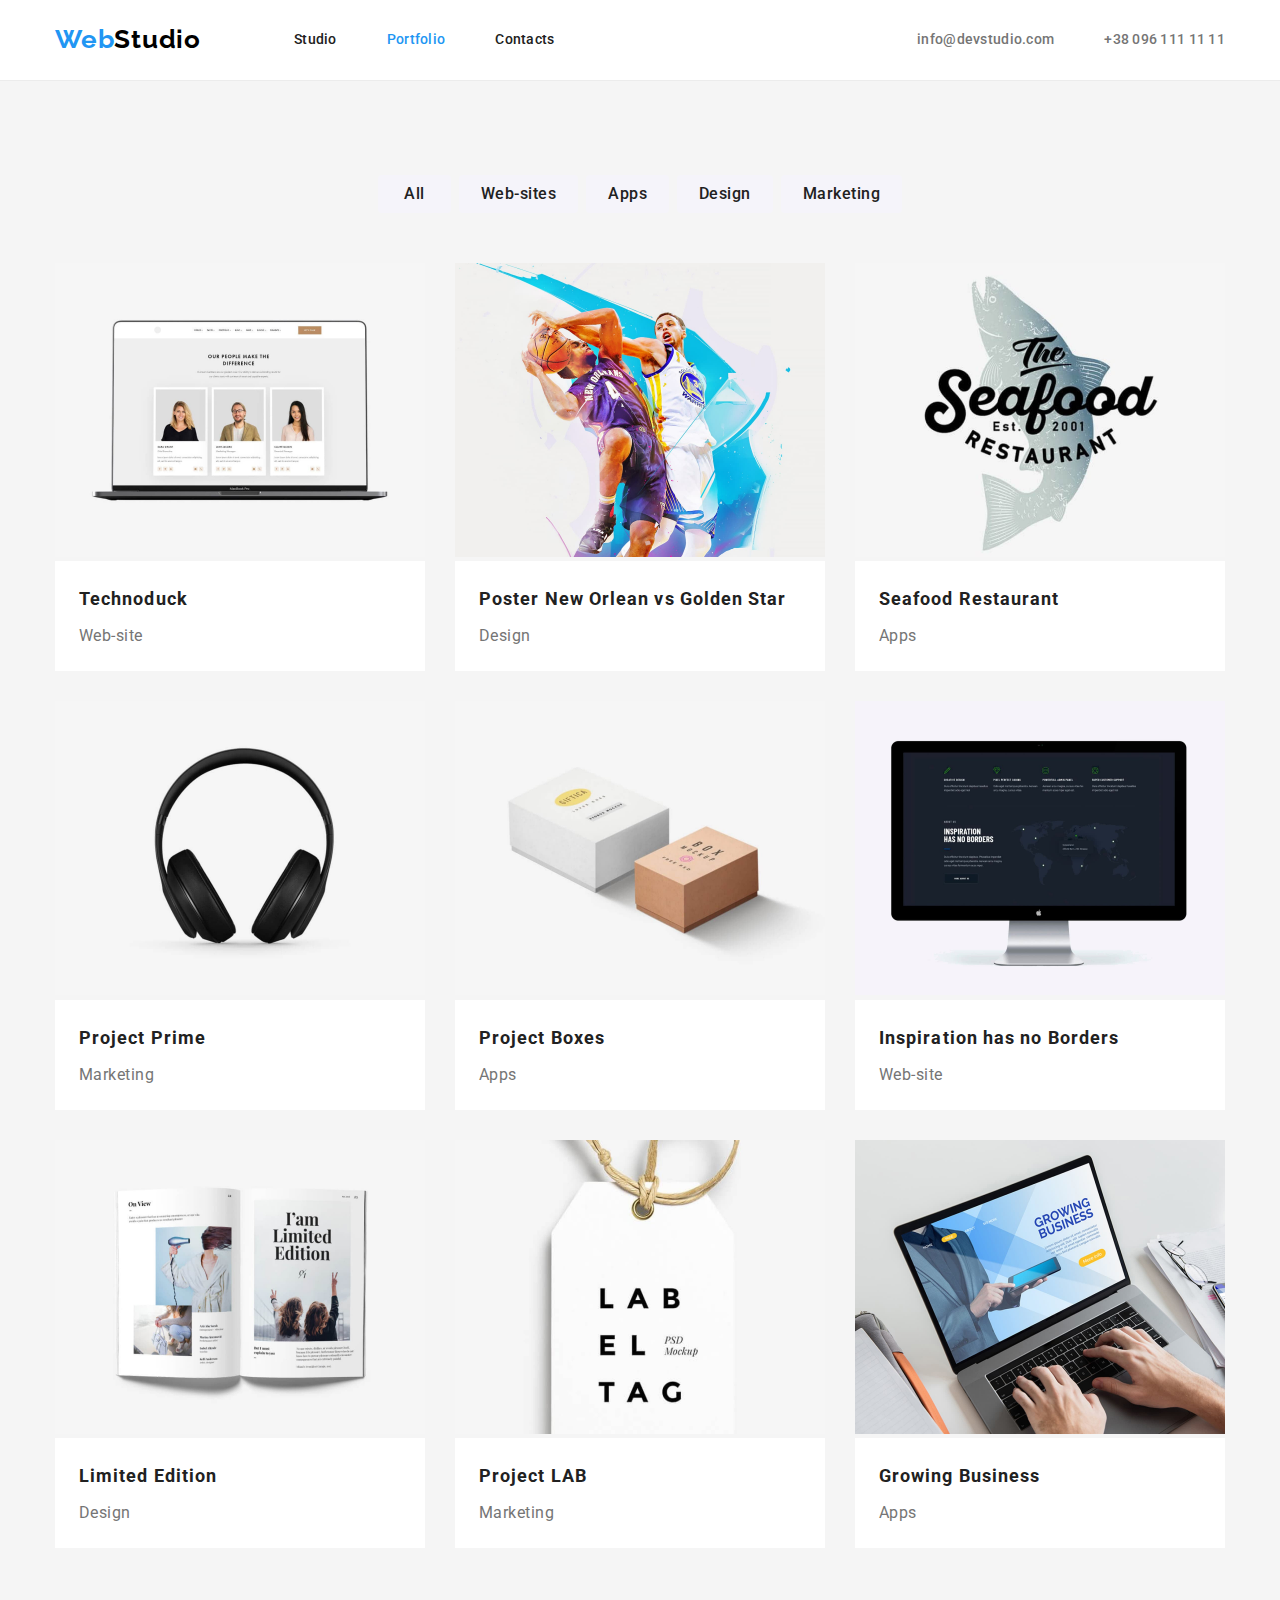
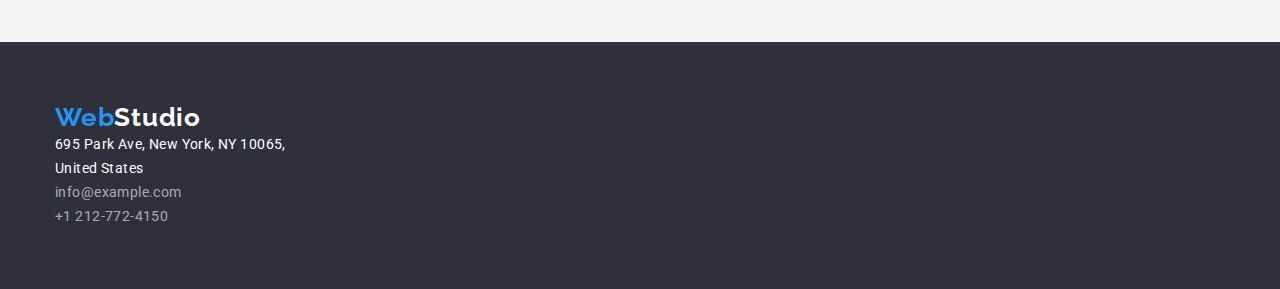
==== commit 64ce6efc: "were updated main and portfolio pages" ====
--- a/portfolio.html
+++ b/portfolio.html
@@ -48,60 +48,78 @@
             <li><button type="button" class="btn-mark list">Marketing</button></li>
           </ul>
           <ul class="prod-grid list">
-            <li>
+            <li class="prod-cards">
               <img src="./images/tech.jpg" alt="Technoduck" width="370" height="294" />
-              <h2 class="prod-name">Technoduck</h2>
-              <p class="prod-description">Web-site</p>
+              <div class="prod-text">
+                <h2 class="prod-name">Technoduck</h2>
+                <p class="prod-description">Web-site</p>
+              </div>
             </li>
-            <li>
+            <li class="prod-cards">
               <img
                 src="./images/post.jpg"
                 alt="Poster New Orlean vs Golden Star"
                 width="370"
                 height="294"
               />
-              <h2 class="prod-name">Poster New Orlean vs Golden Star</h2>
-              <p class="prod-description">Design</p>
+              <div class="prod-text">
+                <h2 class="prod-name">Poster New Orlean vs Golden Star</h2>
+                <p class="prod-description">Design</p>
+              </div>
             </li>
-            <li>
-              <img src="./images/sr.jpg" alt="Seafood Reataurant" width="370" height="294" />
-              <h2>Seafood Reataurant</h2>
-              <p class="prod-description">Apps</p>
+            <li class="prod-cards">
+              <img src="./images/sr.jpg" alt="Seafood Restaurant" width="370" height="294" />
+              <div class="prod-text">
+                <h2 class="prod-name">Seafood Restaurant</h2>
+                <p class="prod-description">Apps</p>
+              </div>
             </li>
-            <li>
+            <li class="prod-cards">
               <img src="./images/prime.jpg" alt="Project Prime" width="370" height="294" />
-              <h2 class="prod-name">Project Prime</h2>
-              <p class="prod-description">Marketing</p>
+              <div class="prod-text">
+                <h2 class="prod-name">Project Prime</h2>
+                <p class="prod-description">Marketing</p>
+              </div>
             </li>
-            <li>
+            <li class="prod-cards">
               <img src="./images/boxes.jpg" alt="Project Boxes" width="370" height="294" />
-              <h2 class="prod-name">Project Boxes</h2>
-              <p class="prod-description">Apps</p>
+              <div class="prod-text">
+                <h2 class="prod-name">Project Boxes</h2>
+                <p class="prod-description">Apps</p>
+              </div>
             </li>
-            <li>
+            <li class="prod-cards">
               <img
                 src="./images/bord.jpg"
                 alt="Inspiration has no Borders"
                 width="370"
                 height="294"
               />
-              <h2 class="prod-name">Inspiration has no Borders</h2>
-              <p class="prod-description">Web-site</p>
+              <div class="prod-text">
+                <h2 class="prod-name">Inspiration has no Borders</h2>
+                <p class="prod-description">Web-site</p>
+              </div>
             </li>
-            <li>
+            <li class="prod-cards">
               <img src="./images/lim.jpg" alt="Limited Edition" width="370" height="294" />
-              <h2 class="prod-name">Limited Edition</h2>
-              <p class="prod-description">Design</p>
+              <div class="prod-text">
+                <h2 class="prod-name">Limited Edition</h2>
+                <p class="prod-description">Design</p>
+              </div>
             </li>
-            <li>
+            <li class="prod-cards">
               <img src="./images/lab.jpg" alt="Project LAB" width="370" height="294" />
-              <h2 class="prod-name">Project LAB</h2>
-              <p class="prod-description">Marketing</p>
+              <div class="prod-text">
+                <h2 class="prod-name">Project LAB</h2>
+                <p class="prod-description">Marketing</p>
+              </div>
             </li>
-            <li>
+            <li class="prod-cards">
               <img src="./images/bus.jpg" alt="Growing Business" width="370" height="294" />
-              <h2 class="prod-name">Growing Business</h2>
-              <p class="prod-description">Apps</p>
+              <div class="prod-text">
+                <h2 class="prod-name">Growing Business</h2>
+                <p class="prod-description">Apps</p>
+              </div>
             </li>
           </ul>
         </div>
--- a/css/styles.css
+++ b/css/styles.css
@@ -1,7 +1,7 @@
 :root {
   --primary-background-color: #FFFFFF;
   --secondary-background-color: #2F303A;
-  --portfolio-background-color:#E5E5E5;
+  --portfolio-background-color:#F5F5F5;
   --primary-text-color: #757575;
   --title-text-color: #212121;
   --accent-color: #2196F3;
@@ -9,9 +9,9 @@
   --logo-color: #000000;
   --button-color:#F5F4FA;
   --portfolio-line: #ECECEC;
+  --portfolio-border: #EEEEEE;
   --footer-comments-color: rgba(255, 255, 255, 0.6);
 }
-
 
 
 
@@ -98,6 +98,7 @@
 
 
 
+
 /* header */
 
 .header-panel {
@@ -128,7 +129,6 @@
   display: flex;
   align-items: center;
 }
-
 
 .nav-pages {
   display: flex;
@@ -275,19 +275,19 @@
 .team {
   display: flex;
   flex-wrap: wrap;
-  justify-content: space-between;
+  column-gap: 30px;
 }
 
 .person {
-  /* width: 270px; */
+  width: ((100% - 90px) / 4);
   box-shadow: 0px 1px 3px rgba(0, 0, 0, 0.12), 0px 1px 1px rgba(0, 0, 0, 0.14), 0px 2px 1px rgba(0, 0, 0, 0.2);
   border-radius: 0px 0px 4px 4px;
 }
 
 .person-text {
-  /* text-align: center; */
-  padding: 30px 70px;
-  /* width: 270px; */
+  text-align: center;
+  padding-top: 30px;
+  padding-bottom: 30px;
 }
 
 .person-name {
@@ -297,13 +297,11 @@
   line-height: 1.19;
   letter-spacing: 0.03em;
   margin-bottom: 10px;
-  text-align: center;
 }
 
 .person-prof {
   font-size: 16px;
   line-height: 1.19;
-  text-align: center;
   letter-spacing: 0.03em;
 }
 
@@ -314,6 +312,13 @@
 
 
 /* Portfolio main */
+
+.btn-line {
+  display: flex;
+  justify-content: center;
+  column-gap: 8px;
+  margin-bottom: 50px;
+}
 
 .btn-line .list{
   background: var(--button-color);
@@ -346,12 +351,31 @@
   font-size: 18px;
   line-height: 2;
   letter-spacing: 0.06em;
+  margin-bottom: 4px;
 }
 
 .prod-description {
   font-size: 16px;
   line-height: 1.88;
   letter-spacing: 0.03em;
+}
+
+.prod-grid {
+  display: flex;
+  flex-wrap: wrap;
+  column-gap: 30px;
+  row-gap: 30px;
+}
+
+.prod-cards {
+  width: ((100% - 60px) / 3);
+}
+
+.prod-text {
+  border: 1px solid var (--portfolio-border);
+  border-top: none;
+  padding: 20px 24px;
+  background-color: var(--primary-background-color);
 }
 
 
@@ -389,7 +413,6 @@
   color: var(--primary-background-color);
 }
 
-
 /* 
 Raleway weight    700
 Roboto weight 400 500  700 900
